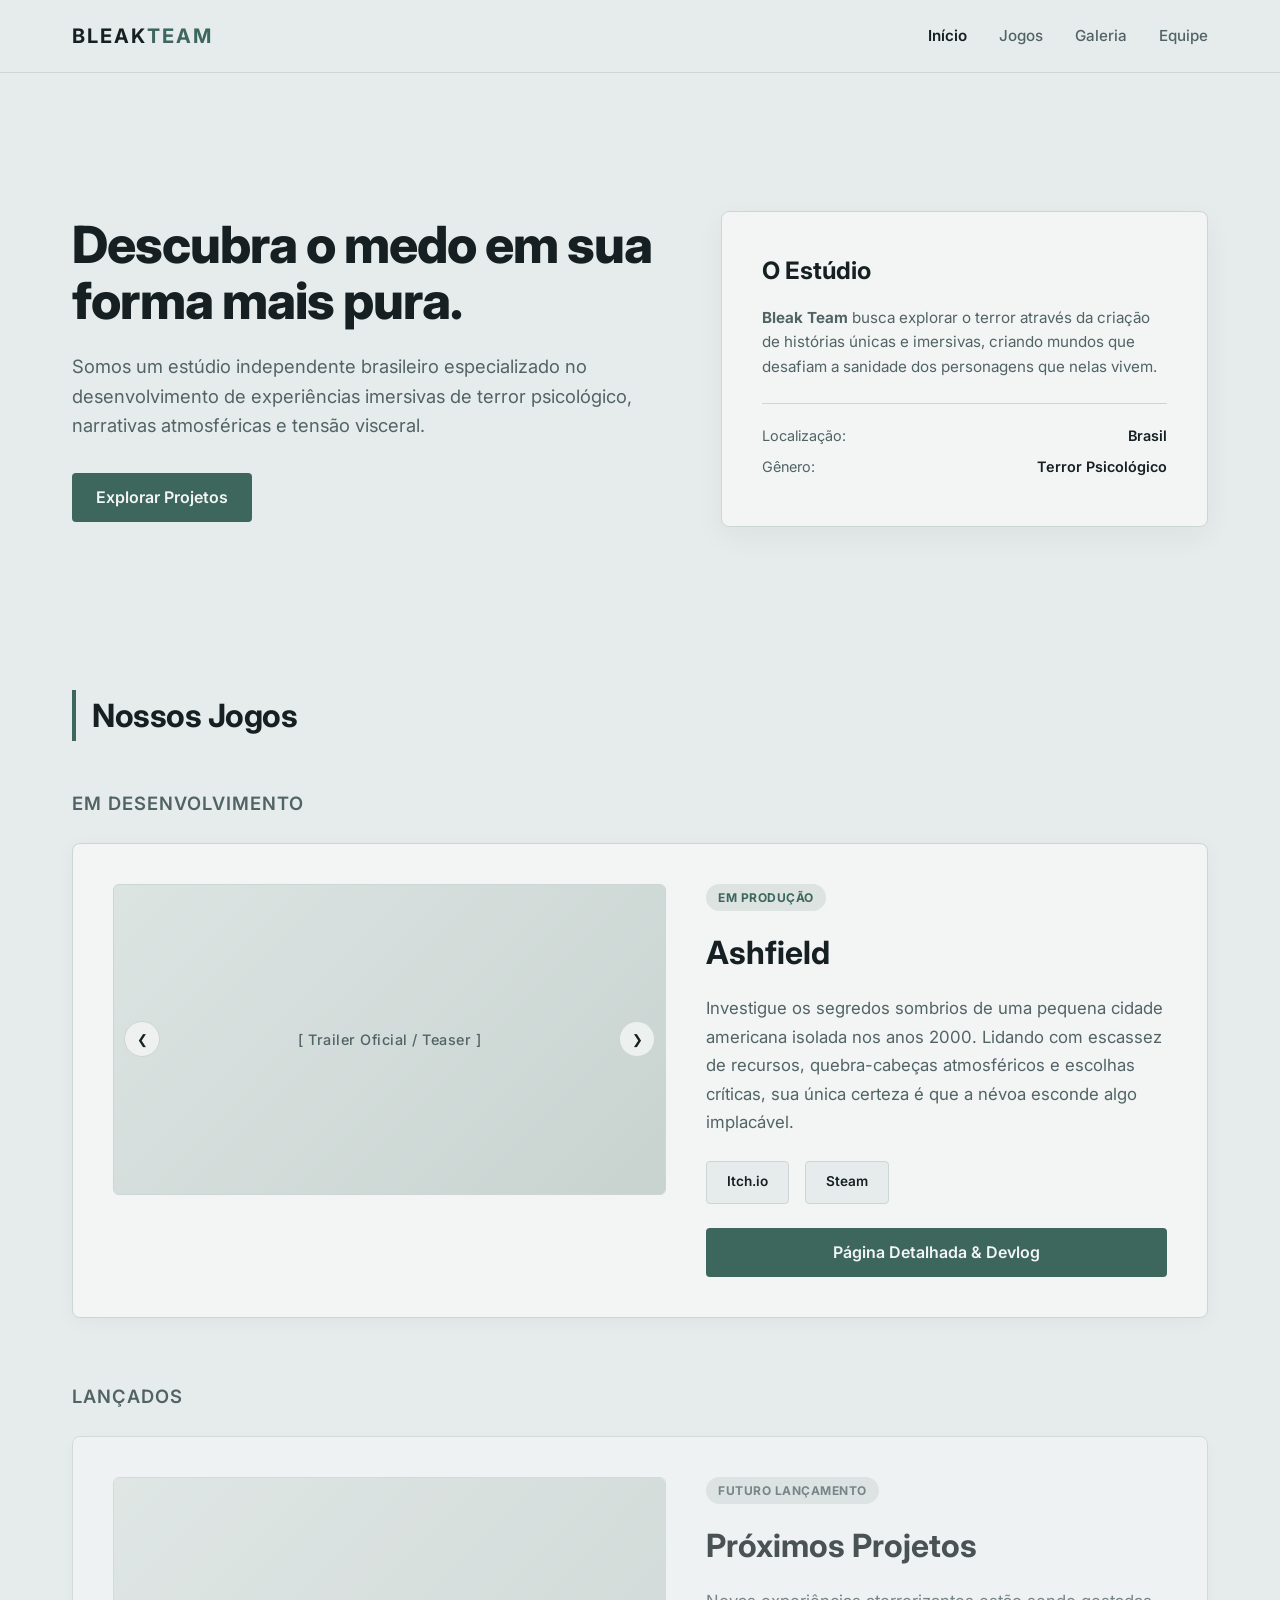
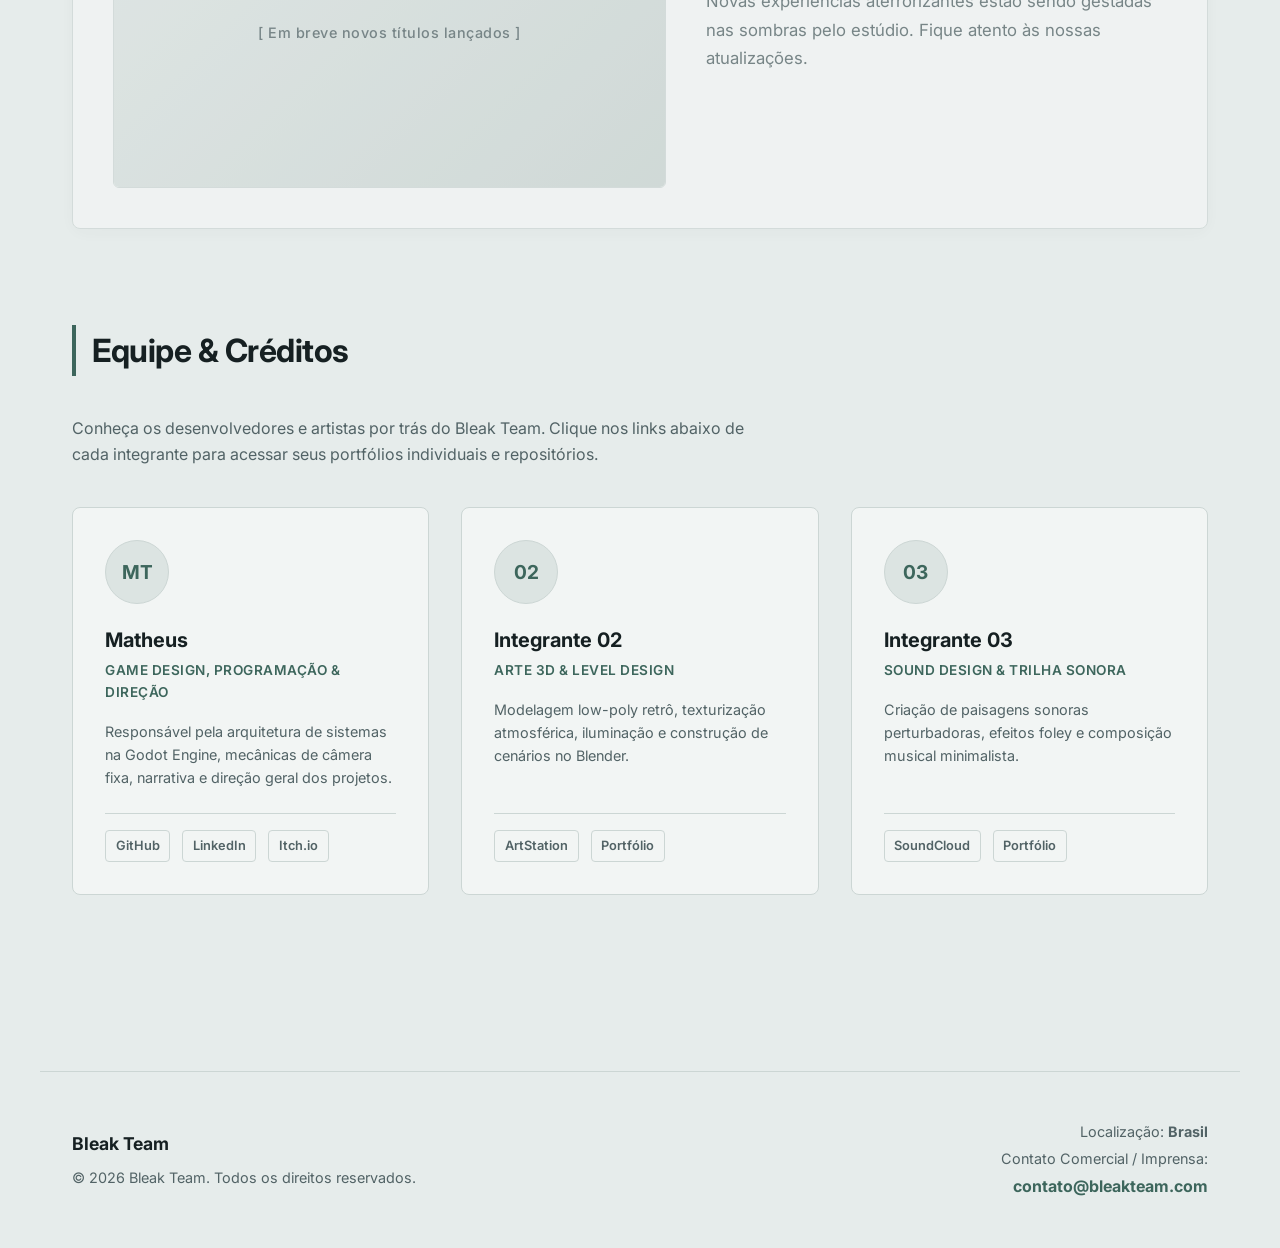
==== index.html @ a829ef83 "feat: estrutura inicial do site do Bleak Team" ====
<!DOCTYPE html>
<html lang="pt-BR">
<head>
    <meta charset="UTF-8">
    <meta name="viewport" content="width=device-width, initial-scale=1.0">
    <title>Bleak Team | Estúdio de Jogos de Terror</title>
    <link rel="stylesheet" href="style.css">
    <link rel="preconnect" href="https://fonts.googleapis.com">
    <link rel="preconnect" href="https://fonts.gstatic.com" crossorigin>
    <link href="https://fonts.googleapis.com/css2?family=Inter:wght@400;500;600;700;800&display=swap" rel="stylesheet">
</head>
<body>

    <header>
        <div class="nav-container">
            <a href="index.html" class="logo">Bleak<span>Team</span></a>
            <nav>
                <ul>
                    <li><a href="index.html" class="active">Início</a></li>
                    <li><a href="ashfield.html">Jogos</a></li>
                    <li><a href="gallery.html">Galeria</a></li>
                    <li><a href="#team">Equipe</a></li>
                </ul>
            </nav>
        </div>
    </header>

    <main>
        <!-- Seção Hero & Sobre Integrados no Topo -->
        <section class="hero-about fade-in">
            <div class="hero-content">
                <h1>Descubra o medo em sua forma mais pura.</h1>
                <p>Somos um estúdio independente brasileiro especializado no desenvolvimento de experiências imersivas de terror psicológico, narrativas atmosféricas e tensão visceral.</p>
                <a href="#games" class="btn-primary">Explorar Projetos</a>
            </div>
            
            <div class="about-card">
                <h3>O Estúdio</h3>
                <p><strong>Bleak Team</strong> busca explorar o terror através da criação de histórias únicas e imersivas, criando mundos que desafiam a sanidade dos personagens que nelas vivem.</p>
                <ul class="studio-specs">
                    <li>Localização: <span>Brasil</span></li>
                    <li>Gênero: <span>Terror Psicológico</span></li>
                </ul>
            </div>
        </section>

        <!-- Vitrine de Jogos -->
        <div id="games">
            <h2 class="section-title fade-in">Nossos Jogos</h2>

            <!-- Jogos em Desenvolvimento -->
            <h3 class="category-subtitle fade-in">Em Desenvolvimento</h3>

            <div class="game-card fade-in">
                <!-- Carrossel de Mídia (Trailer + 3 Imagens) -->
                <div class="game-media-container">
                    <button class="carousel-btn prev">&#10094;</button>
                    <button class="carousel-btn next">&#10095;</button>

                    <div class="carousel-slide active" onclick="window.location.href='ashfield.html'">
                        <div class="media-placeholder">[ Trailer Oficial / Teaser ]</div>
                    </div>
                    <div class="carousel-slide" onclick="window.location.href='ashfield.html'">
                        <div class="media-placeholder">[ Screenshot 01 - Clique para detalhes ]</div>
                    </div>
                    <div class="carousel-slide" onclick="window.location.href='ashfield.html'">
                        <div class="media-placeholder">[ Screenshot 02 - Clique para detalhes ]</div>
                    </div>
                    <div class="carousel-slide" onclick="window.location.href='ashfield.html'">
                        <div class="media-placeholder">[ Screenshot 03 - Clique para detalhes ]</div>
                    </div>
                </div>

                <!-- Informações e Elevator Pitch do Jogo -->
                <div class="game-info">
                    <div>
                        <span class="game-badge">Em Produção</span>
                        <h3 onclick="window.location.href='ashfield.html'">Ashfield</h3>
                        <p class="elevator-pitch">
                            Investigue os segredos sombrios de uma pequena cidade americana isolada nos anos 2000. Lidando com escassez de recursos, quebra-cabeças atmosféricos e escolhas críticas, sua única certeza é que a névoa esconde algo implacável.
                        </p>
                    </div>

                    <div>
                        <div class="store-links">
                            <a href="#" target="_blank" class="store-btn">Itch.io</a>
                            <a href="#" target="_blank" class="store-btn">Steam</a>
                        </div>
                        <a href="ashfield.html" class="btn-primary" style="width: 100%;">Página Detalhada & Devlog</a>
                    </div>
                </div>
            </div>

            <!-- Jogos Lançados -->
            <h3 class="category-subtitle fade-in" style="margin-top: 4rem;">Lançados</h3>
            <div class="game-card fade-in" style="opacity: 0.75;">
                <div class="game-media-container">
                    <div class="media-placeholder">[ Em breve novos títulos lançados ]</div>
                </div>
                <div class="game-info">
                    <div>
                        <span class="game-badge" style="background: rgba(82, 99, 102, 0.15); color: var(--text-muted);">Futuro Lançamento</span>
                        <h3>Próximos Projetos</h3>
                        <p class="elevator-pitch">
                            Novas experiências aterrorizantes estão sendo gestadas nas sombras pelo estúdio. Fique atento às nossas atualizações.
                        </p>
                    </div>
                </div>
            </div>
        </div>

        <!-- Seção de Equipe e Portfólio dos Membros -->
        <section id="team" class="team-section fade-in">
            <h2 class="section-title">Equipe & Créditos</h2>
            <p style="color: var(--text-muted); margin-bottom: 2.5rem; max-width: 700px;">
                Conheça os desenvolvedores e artistas por trás do Bleak Team. Clique nos links abaixo de cada integrante para acessar seus portfólios individuais e repositórios.
            </p>

            <div class="team-grid">
                <!-- Membro 1 -->
                <div class="member-card">
                    <div>
                        <div class="member-avatar">MT</div>
                        <h4>Matheus</h4>
                        <div class="member-role">Game Design, Programação & Direção</div>
                        <p class="member-bio">Responsável pela arquitetura de sistemas na Godot Engine, mecânicas de câmera fixa, narrativa e direção geral dos projetos.</p>
                    </div>
                    <div class="member-links">
                        <a href="#" target="_blank">GitHub</a>
                        <a href="#" target="_blank">LinkedIn</a>
                        <a href="#" target="_blank">Itch.io</a>
                    </div>
                </div>

                <!-- Membro 2 (Exemplo editável) -->
                <div class="member-card">
                    <div>
                        <div class="member-avatar">02</div>
                        <h4>Integrante 02</h4>
                        <div class="member-role">Arte 3D & Level Design</div>
                        <p class="member-bio">Modelagem low-poly retrô, texturização atmosférica, iluminação e construção de cenários no Blender.</p>
                    </div>
                    <div class="member-links">
                        <a href="#" target="_blank">ArtStation</a>
                        <a href="#" target="_blank">Portfólio</a>
                    </div>
                </div>

                <!-- Membro 3 (Exemplo editável) -->
                <div class="member-card">
                    <div>
                        <div class="member-avatar">03</div>
                        <h4>Integrante 03</h4>
                        <div class="member-role">Sound Design & Trilha Sonora</div>
                        <p class="member-bio">Criação de paisagens sonoras perturbadoras, efeitos foley e composição musical minimalista.</p>
                    </div>
                    <div class="member-links">
                        <a href="#" target="_blank">SoundCloud</a>
                        <a href="#" target="_blank">Portfólio</a>
                    </div>
                </div>
            </div>
        </section>
    </main>

    <!-- Rodapé / Contato -->
    <footer class="fade-in">
        <div class="footer-info">
            <h4>Bleak Team</h4>
            <p>&copy; 2026 Bleak Team. Todos os direitos reservados.</p>
        </div>
        <div class="footer-contact">
            <p>Localização: <strong>Brasil</strong></p>
            <p>Contato Comercial / Imprensa:</p>
            <a href="mailto:contato@bleakteam.com">contato@bleakteam.com</a>
        </div>
    </footer>

    <script src="main.js"></script>
</body>
</html>
---- style.css ----
:root {
    /* Paleta: Névoa & Hospital Abandonado (Versão Clara / Pastel Frio) */
    --bg-primary: #e6eceb;       /* Cinza névoa pastel suave */
    --bg-surface: #f2f5f4;       /* Superfície clínica clara */
    --bg-surface-hover: #dce4e2; /* Tom de interação sutil */
    --text-main: #162022;        /* Ardósia profundo (alto contraste) */
    --text-muted: #526366;       /* Cinza azulado médio */
    --accent: #3d665c;           /* Verde musgo clínico profundo */
    --accent-hover: #2d4d45;     /* Verde musgo escuro no hover */
    --border: #ccd6d4;           /* Borda sutil fria */
    --transition: all 0.3s cubic-bezier(0.4, 0, 0.2, 1);
}

* {
    margin: 0;
    padding: 0;
    box-sizing: border-box;
}

body {
    font-family: 'Inter', -apple-system, BlinkMacSystemFont, 'Segoe UI', Roboto, sans-serif;
    background-color: var(--bg-primary);
    color: var(--text-main);
    line-height: 1.6;
    overflow-x: hidden;
}

/* Header & Navigation */
header {
    position: fixed;
    top: 0;
    left: 0;
    width: 100%;
    background-color: rgba(230, 236, 235, 0.9);
    backdrop-filter: blur(12px);
    border-bottom: 1px solid var(--border);
    z-index: 1000;
}

.nav-container {
    max-width: 1200px;
    margin: 0 auto;
    display: flex;
    justify-content: space-between;
    align-items: center;
    padding: 1.25rem 2rem;
}

.logo {
    font-size: 1.25rem;
    font-weight: 700;
    letter-spacing: 2px;
    color: var(--text-main);
    text-decoration: none;
    text-transform: uppercase;
}

.logo span {
    color: var(--accent);
}

nav ul {
    display: flex;
    list-style: none;
    gap: 2rem;
}

nav a {
    color: var(--text-muted);
    text-decoration: none;
    font-size: 0.95rem;
    font-weight: 500;
    transition: var(--transition);
}

nav a:hover, nav a.active {
    color: var(--text-main);
    font-weight: 600;
}

/* Main Layout */
main {
    max-width: 1200px;
    margin: 0 auto;
    padding: 9rem 2rem 5rem 2rem;
}

/* Hero / About Integrated Section */
.hero-about {
    display: grid;
    grid-template-columns: 1.2fr 1fr;
    gap: 4rem;
    align-items: center;
    margin-bottom: 6rem;
    min-height: 50vh;
}

.hero-content h1 {
    font-size: clamp(2.2rem, 4vw, 3.8rem);
    font-weight: 800;
    letter-spacing: -1px;
    line-height: 1.1;
    margin-bottom: 1.5rem;
}

.hero-content p {
    font-size: clamp(1rem, 1.5vw, 1.15rem);
    color: var(--text-muted);
    margin-bottom: 2rem;
}

.about-card {
    background-color: var(--bg-surface);
    border: 1px solid var(--border);
    padding: 2.5rem;
    border-radius: 8px;
    box-shadow: 0 10px 30px rgba(22, 32, 34, 0.05);
}

.about-card h3 {
    font-size: 1.5rem;
    margin-bottom: 1rem;
}

.about-card p {
    color: var(--text-muted);
    margin-bottom: 1.5rem;
    font-size: 0.95rem;
}

.studio-specs {
    list-style: none;
    border-top: 1px solid var(--border);
    padding-top: 1.25rem;
}

.studio-specs li {
    display: flex;
    justify-content: space-between;
    color: var(--text-muted);
    font-size: 0.9rem;
    margin-bottom: 0.5rem;
}

.studio-specs li span {
    color: var(--text-main);
    font-weight: 600;
}

/* Section Titles */
.section-title {
    font-size: 2rem;
    font-weight: 700;
    margin-bottom: 2.5rem;
    letter-spacing: -0.5px;
    border-left: 4px solid var(--accent);
    padding-left: 1rem;
}

.category-subtitle {
    font-size: 1.15rem;
    font-weight: 600;
    color: var(--text-muted);
    margin: 3rem 0 1.5rem 0;
    text-transform: uppercase;
    letter-spacing: 1px;
}

/* Game Showcase Card */
.game-card {
    background-color: var(--bg-surface);
    border: 1px solid var(--border);
    border-radius: 8px;
    overflow: hidden;
    display: grid;
    grid-template-columns: 1.2fr 1fr;
    gap: 2.5rem;
    padding: 2.5rem;
    margin-bottom: 3rem;
    transition: var(--transition);
    box-shadow: 0 4px 20px rgba(22, 32, 34, 0.04);
}

.game-card:hover {
    border-color: var(--accent);
    box-shadow: 0 12px 30px rgba(22, 32, 34, 0.08);
}

/* Carousel Styles */
.game-media-container {
    position: relative;
    width: 100%;
    aspect-ratio: 16/9;
    background-color: #d5dedc;
    border-radius: 6px;
    overflow: hidden;
    border: 1px solid var(--border);
}

.carousel-slide {
    position: absolute;
    top: 0;
    left: 0;
    width: 100%;
    height: 100%;
    opacity: 0;
    transition: opacity 0.5s ease-in-out;
    display: flex;
    align-items: center;
    justify-content: center;
    cursor: pointer;
}

.carousel-slide.active {
    opacity: 1;
    z-index: 2;
}

.carousel-slide img, 
.carousel-slide iframe {
    width: 100%;
    height: 100%;
    object-fit: cover;
    border: none;
}

.media-placeholder {
    width: 100%;
    height: 100%;
    background: linear-gradient(135deg, #dce4e2 0%, #c8d3d0 100%);
    display: flex;
    align-items: center;
    justify-content: center;
    color: var(--text-muted);
    font-size: 0.9rem;
    font-weight: 500;
    letter-spacing: 0.5px;
    text-align: center;
    padding: 1rem;
}

.carousel-btn {
    position: absolute;
    top: 50%;
    transform: translateY(-50%);
    background: rgba(242, 245, 244, 0.85);
    color: var(--text-main);
    border: 1px solid var(--border);
    width: 36px;
    height: 36px;
    border-radius: 50%;
    display: flex;
    align-items: center;
    justify-content: center;
    cursor: pointer;
    z-index: 10;
    transition: var(--transition);
}

.carousel-btn:hover {
    background: var(--accent);
    border-color: var(--accent);
    color: #f2f5f4;
}

.carousel-btn.prev { left: 10px; }
.carousel-btn.next { right: 10px; }

/* Game Info Column */
.game-info {
    display: flex;
    flex-direction: column;
    justify-content: space-between;
}

.game-badge {
    display: inline-block;
    background: rgba(61, 102, 92, 0.12);
    color: var(--accent);
    padding: 0.25rem 0.75rem;
    border-radius: 20px;
    font-size: 0.75rem;
    font-weight: 700;
    margin-bottom: 1rem;
    width: fit-content;
    text-transform: uppercase;
    letter-spacing: 0.5px;
}

.game-info h3 {
    font-size: 2rem;
    margin-bottom: 1rem;
    cursor: pointer;
    transition: var(--transition);
}

.game-info h3:hover {
    color: var(--accent);
}

.elevator-pitch {
    color: var(--text-muted);
    font-size: 1.05rem;
    margin-bottom: 1.5rem;
    line-height: 1.7;
}

/* Store Badges / Buttons */
.store-links {
    display: flex;
    gap: 1rem;
    margin-bottom: 1.5rem;
}

.store-btn {
    display: inline-flex;
    align-items: center;
    justify-content: center;
    padding: 0.6rem 1.25rem;
    background-color: var(--bg-primary);
    border: 1px solid var(--border);
    border-radius: 4px;
    color: var(--text-main);
    text-decoration: none;
    font-size: 0.85rem;
    font-weight: 600;
    transition: var(--transition);
}

.store-btn:hover {
    border-color: var(--accent);
    background-color: var(--bg-surface-hover);
}

.btn-primary {
    display: inline-flex;
    align-items: center;
    justify-content: center;
    background-color: var(--accent);
    color: #f2f5f4;
    padding: 0.75rem 1.5rem;
    border-radius: 4px;
    font-weight: 600;
    text-decoration: none;
    text-align: center;
    transition: var(--transition);
    border: none;
    cursor: pointer;
}

.btn-primary:hover {
    background-color: var(--accent-hover);
    transform: translateY(-2px);
}

/* Team & Credits Grid */
.team-section {
    margin-top: 6rem;
}

.team-grid {
    display: grid;
    grid-template-columns: repeat(auto-fill, minmax(280px, 1fr));
    gap: 2rem;
}

.member-card {
    background-color: var(--bg-surface);
    border: 1px solid var(--border);
    border-radius: 8px;
    padding: 2rem;
    transition: var(--transition);
    display: flex;
    flex-direction: column;
    justify-content: space-between;
}

.member-card:hover {
    border-color: var(--accent);
    transform: translateY(-4px);
}

.member-avatar {
    width: 64px;
    height: 64px;
    border-radius: 50%;
    background-color: var(--bg-surface-hover);
    border: 1px solid var(--border);
    display: flex;
    align-items: center;
    justify-content: center;
    font-weight: 700;
    color: var(--accent);
    margin-bottom: 1.25rem;
    font-size: 1.2rem;
}

.member-card h4 {
    font-size: 1.25rem;
    margin-bottom: 0.25rem;
}

.member-role {
    color: var(--accent);
    font-size: 0.85rem;
    font-weight: 600;
    margin-bottom: 1rem;
    text-transform: uppercase;
    letter-spacing: 0.5px;
}

.member-bio {
    color: var(--text-muted);
    font-size: 0.9rem;
    margin-bottom: 1.5rem;
}

.member-links {
    display: flex;
    gap: 0.75rem;
    border-top: 1px solid var(--border);
    padding-top: 1rem;
}

.member-links a {
    color: var(--text-muted);
    text-decoration: none;
    font-size: 0.8rem;
    font-weight: 600;
    padding: 0.3rem 0.6rem;
    border: 1px solid var(--border);
    border-radius: 4px;
    transition: var(--transition);
}

.member-links a:hover {
    color: var(--text-main);
    border-color: var(--accent);
    background-color: var(--bg-primary);
}

/* Individual Game Page Styles */
.game-hero-banner {
    width: 100%;
    aspect-ratio: 21/9;
    background-color: #d5dedc;
    border-radius: 8px;
    border: 1px solid var(--border);
    margin-bottom: 3rem;
    overflow: hidden;
    display: flex;
    align-items: center;
    justify-content: center;
}

.game-detail-grid {
    display: grid;
    grid-template-columns: 2fr 1fr;
    gap: 3rem;
    margin-bottom: 4rem;
}

.game-description h2 {
    font-size: 1.75rem;
    margin-bottom: 1rem;
}

.game-description p {
    color: var(--text-muted);
    margin-bottom: 1.25rem;
    font-size: 1.05rem;
}

.pillars-grid {
    display: grid;
    grid-template-columns: 1fr 1fr;
    gap: 1.5rem;
    margin-top: 2rem;
}

.pillar-box {
    background-color: var(--bg-surface);
    border: 1px solid var(--border);
    padding: 1.5rem;
    border-radius: 6px;
}

.pillar-box h4 {
    color: var(--accent);
    margin-bottom: 0.5rem;
    font-size: 1.05rem;
}

.pillar-box p {
    font-size: 0.9rem;
    margin-bottom: 0;
}

.sidebar-box {
    background-color: var(--bg-surface);
    border: 1px solid var(--border);
    padding: 2rem;
    border-radius: 8px;
    margin-bottom: 2rem;
}

.sidebar-box h3 {
    font-size: 1.2rem;
    margin-bottom: 1.25rem;
    border-bottom: 1px solid var(--border);
    padding-bottom: 0.75rem;
}

.audio-player-box {
    margin-top: 1.5rem;
}

.audio-player-box label {
    display: block;
    font-size: 0.85rem;
    font-weight: 600;
    color: var(--text-muted);
    margin-bottom: 0.5rem;
}

audio {
    width: 100%;
    height: 36px;
    border-radius: 4px;
}

/* Devlog Timeline inside Game Page */
.devlog-section {
    margin-top: 5rem;
    border-top: 1px solid var(--border);
    padding-top: 4rem;
}

.devlog-timeline {
    display: flex;
    flex-direction: column;
    gap: 2rem;
    border-left: 2px solid var(--border);
    padding-left: 2rem;
    margin-left: 0.5rem;
}

.devlog-entry {
    position: relative;
    background-color: var(--bg-surface);
    border: 1px solid var(--border);
    border-radius: 8px;
    padding: 2rem;
}

.devlog-entry::before {
    content: "";
    position: absolute;
    left: -2.45rem;
    top: 2.2rem;
    width: 12px;
    height: 12px;
    border-radius: 50%;
    background-color: var(--accent);
    border: 3px solid var(--bg-primary);
}

.devlog-meta {
    display: flex;
    gap: 1rem;
    align-items: center;
    margin-bottom: 0.75rem;
    font-size: 0.85rem;
    color: var(--text-muted);
}

.devlog-tag {
    background-color: var(--bg-primary);
    border: 1px solid var(--border);
    padding: 0.2rem 0.6rem;
    border-radius: 4px;
    font-weight: 600;
    color: var(--accent);
}

.devlog-entry h4 {
    font-size: 1.3rem;
    margin-bottom: 0.75rem;
}

.devlog-entry p {
    color: var(--text-muted);
    font-size: 0.95rem;
}

/* Interactive Gallery & Filters */
.gallery-filters {
    display: flex;
    gap: 0.75rem;
    margin-bottom: 2.5rem;
    flex-wrap: wrap;
}

.filter-btn {
    background-color: var(--bg-surface);
    border: 1px solid var(--border);
    color: var(--text-muted);
    padding: 0.5rem 1.25rem;
    border-radius: 20px;
    font-size: 0.9rem;
    font-weight: 600;
    cursor: pointer;
    transition: var(--transition);
}

.filter-btn:hover, .filter-btn.active {
    background-color: var(--accent);
    border-color: var(--accent);
    color: #f2f5f4;
}

.gallery-grid {
    display: grid;
    grid-template-columns: repeat(auto-fill, minmax(340px, 1fr));
    gap: 1.5rem;
}

.gallery-item {
    background-color: var(--bg-surface);
    border: 1px solid var(--border);
    border-radius: 8px;
    overflow: hidden;
    cursor: pointer;
    transition: var(--transition);
    display: flex;
    flex-direction: column;
}

.gallery-item.hidden {
    display: none;
}

.gallery-item:hover {
    border-color: var(--accent);
    transform: translateY(-4px);
}

.gallery-thumb {
    width: 100%;
    height: 220px;
    background: linear-gradient(135deg, #dce4e2 0%, #c8d3d0 100%);
    display: flex;
    align-items: center;
    justify-content: center;
    color: var(--text-muted);
    font-size: 0.9rem;
}

.gallery-thumb img {
    width: 100%;
    height: 100%;
    object-fit: cover;
}

.gallery-caption {
    padding: 1.25rem;
}

.gallery-caption h4 {
    font-size: 1rem;
    margin-bottom: 0.25rem;
}

.gallery-caption span {
    font-size: 0.8rem;
    color: var(--text-muted);
}

/* Lightbox Modal */
.lightbox {
    position: fixed;
    top: 0;
    left: 0;
    width: 100%;
    height: 100%;
    background-color: rgba(13, 17, 19, 0.92);
    backdrop-filter: blur(8px);
    display: none;
    align-items: center;
    justify-content: center;
    z-index: 2000;
    padding: 2rem;
}

.lightbox.open {
    display: flex;
}

.lightbox-content {
    max-width: 900px;
    width: 100%;
    background-color: var(--bg-surface);
    border-radius: 8px;
    overflow: hidden;
    border: 1px solid var(--border);
    position: relative;
}

.lightbox-media {
    width: 100%;
    aspect-ratio: 16/9;
    background-color: #162022;
    display: flex;
    align-items: center;
    justify-content: center;
    color: #e6eceb;
}

.lightbox-media img {
    width: 100%;
    height: 100%;
    object-fit: contain;
}

.lightbox-details {
    padding: 1.5rem 2rem;
    display: flex;
    justify-content: space-between;
    align-items: center;
}

.lightbox-close {
    position: absolute;
    top: 15px;
    right: 15px;
    background: rgba(22, 32, 34, 0.8);
    color: #fff;
    border: none;
    width: 36px;
    height: 36px;
    border-radius: 50%;
    font-size: 1.2rem;
    cursor: pointer;
    z-index: 10;
}

/* Footer / Contact Section */
footer {
    max-width: 1200px;
    margin: 6rem auto 0 auto;
    padding: 3rem 2rem;
    border-top: 1px solid var(--border);
    display: grid;
    grid-template-columns: 1fr 1fr;
    gap: 2rem;
    align-items: center;
}

.footer-info h4 {
    font-size: 1.1rem;
    margin-bottom: 0.5rem;
}

.footer-info p {
    color: var(--text-muted);
    font-size: 0.9rem;
}

.footer-contact {
    text-align: right;
}

.footer-contact p {
    color: var(--text-muted);
    font-size: 0.9rem;
    margin-bottom: 0.25rem;
}

.footer-contact a {
    color: var(--accent);
    text-decoration: none;
    font-weight: 700;
}

.footer-contact a:hover {
    text-decoration: underline;
}

/* Animations hooks */
.fade-in {
    opacity: 0;
    transform: translateY(20px);
    transition: opacity 0.6s ease-out, transform 0.6s ease-out;
}

.fade-in.appear {
    opacity: 1;
    transform: translateY(0);
}

@media (max-width: 900px) {
    .hero-about, .game-card, .game-detail-grid, .pillars-grid {
        grid-template-columns: 1fr;
        gap: 2rem;
    }
    footer {
        grid-template-columns: 1fr;
        text-align: left;
    }
    .footer-contact {
        text-align: left;
    }
}
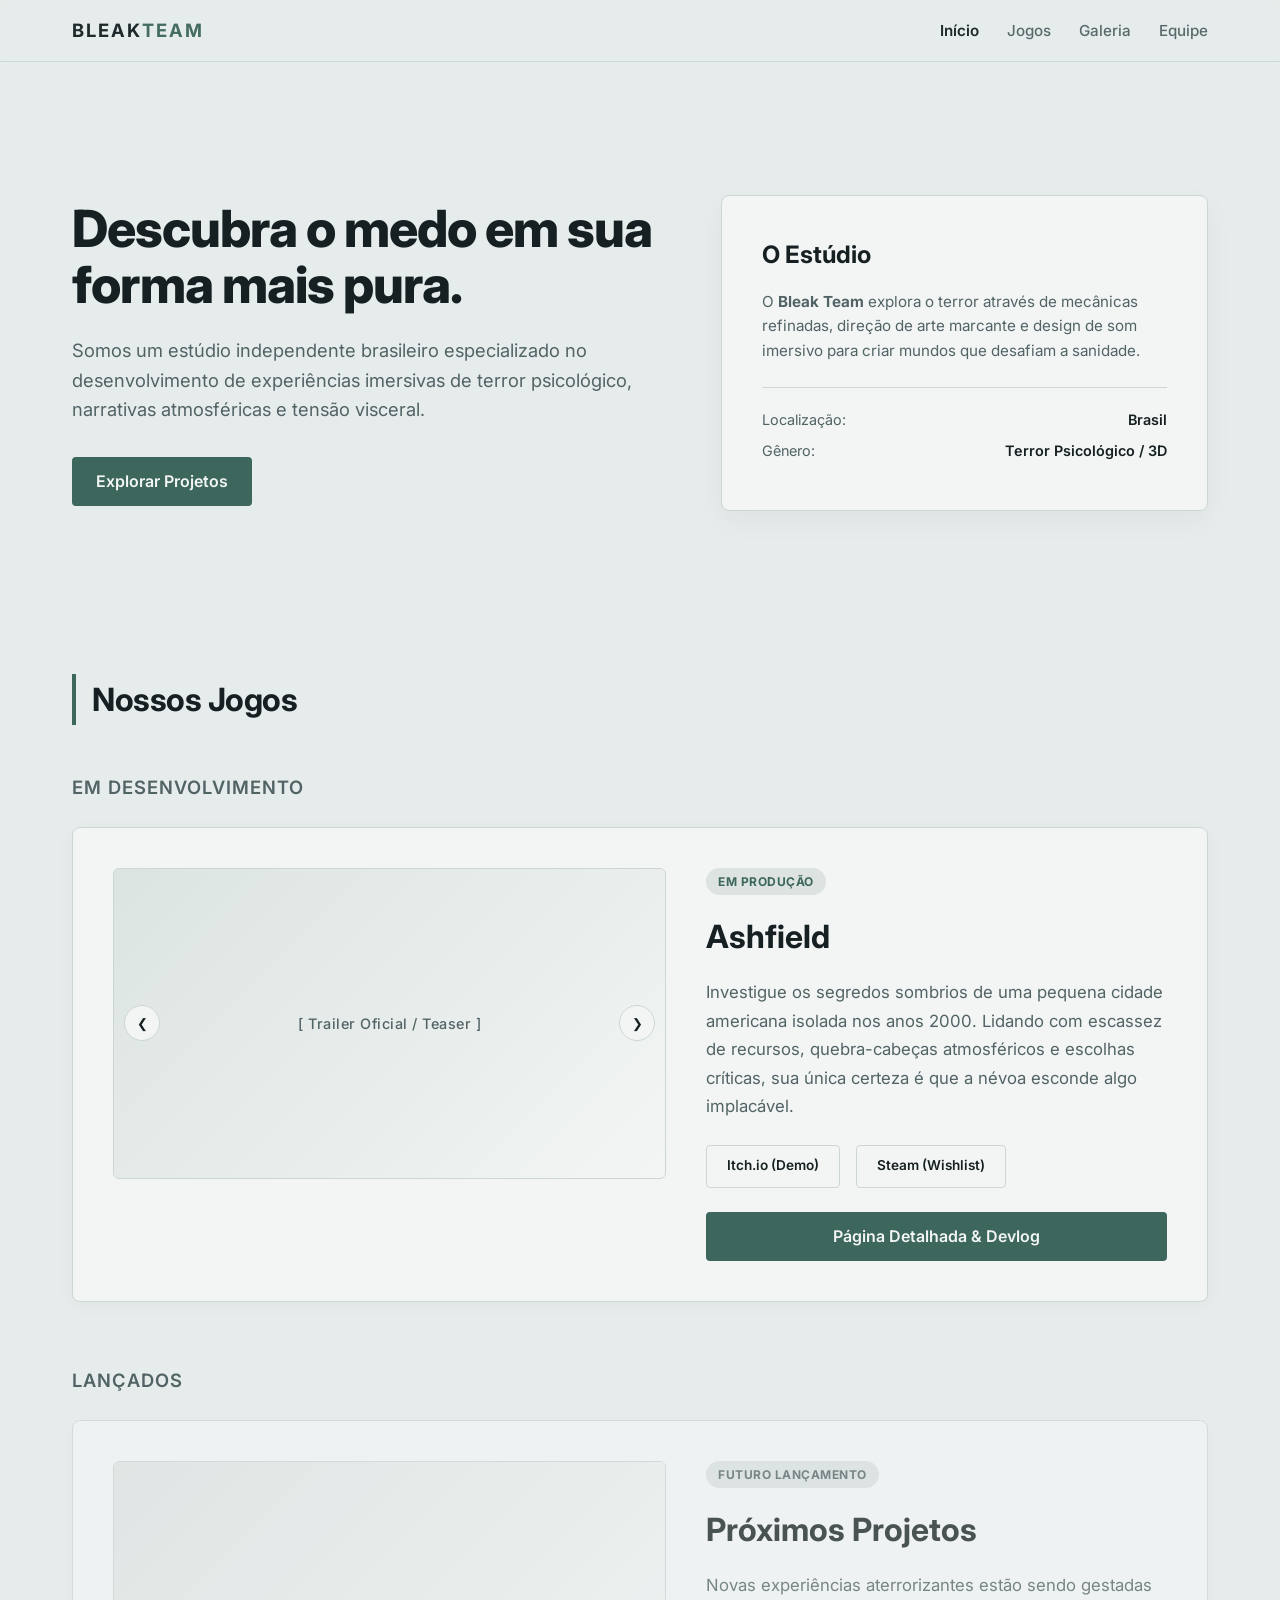
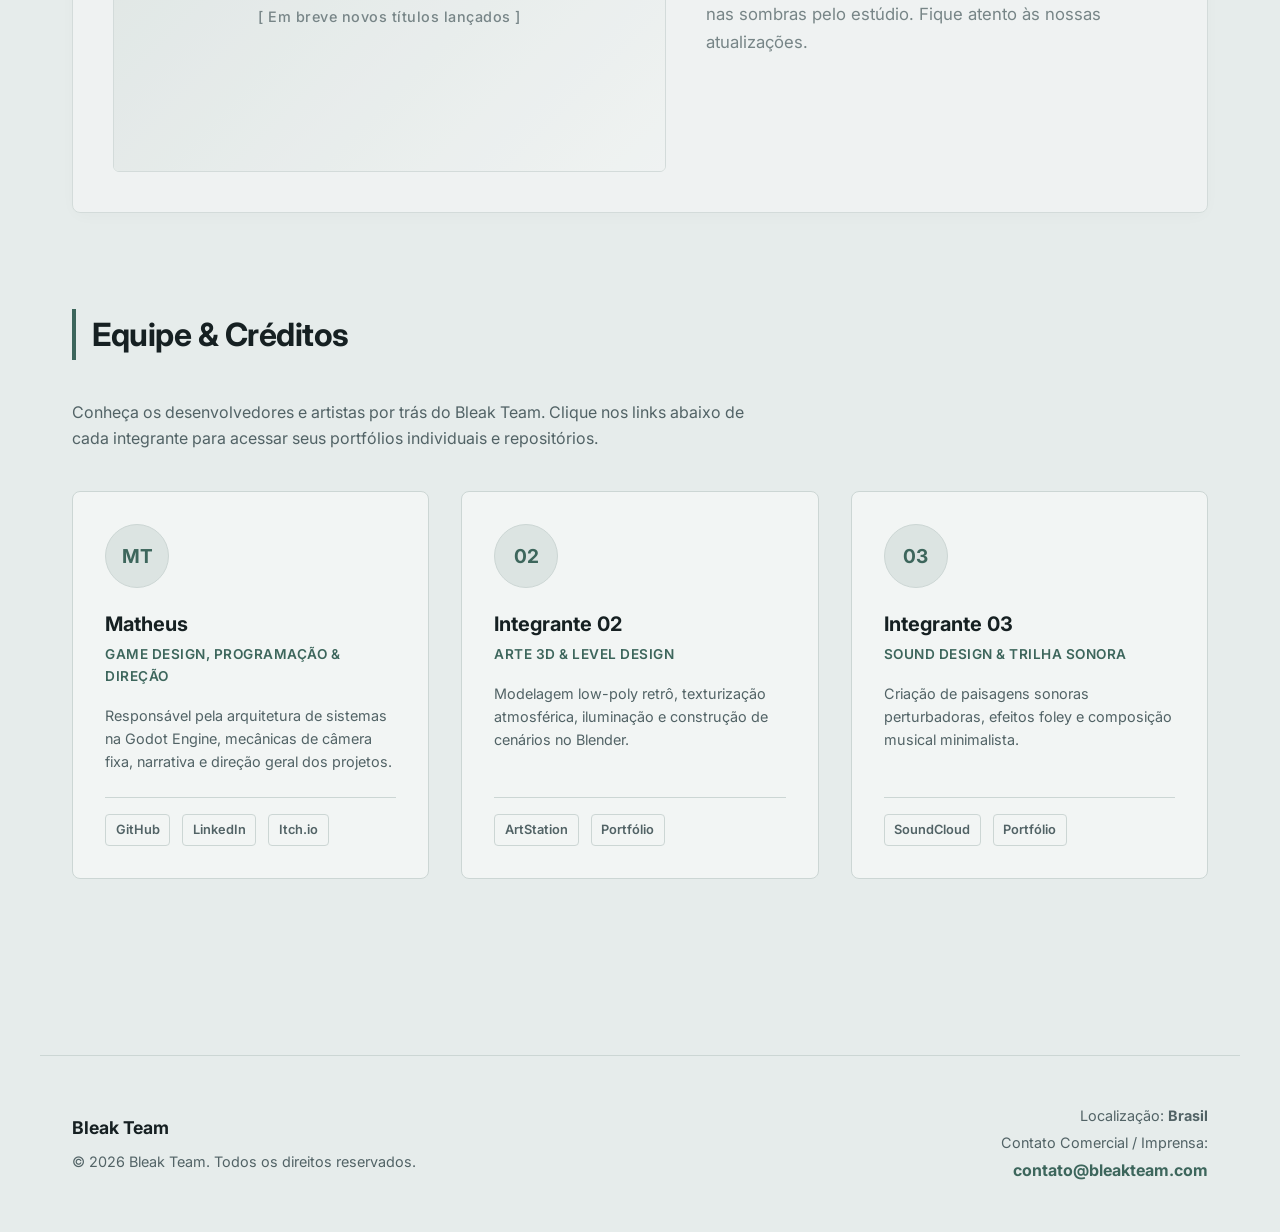
==== commit 0d84b64c: "feat: modo escuro e modo claro adicionados de acordo com configuração do navegador do usuário" ====
--- a/index.html
+++ b/index.html
@@ -36,10 +36,10 @@
             
             <div class="about-card">
                 <h3>O Estúdio</h3>
-                <p><strong>Bleak Team</strong> busca explorar o terror através da criação de histórias únicas e imersivas, criando mundos que desafiam a sanidade dos personagens que nelas vivem.</p>
+                <p>O <strong>Bleak Team</strong> explora o terror através de mecânicas refinadas, direção de arte marcante e design de som imersivo para criar mundos que desafiam a sanidade.</p>
                 <ul class="studio-specs">
                     <li>Localização: <span>Brasil</span></li>
-                    <li>Gênero: <span>Terror Psicológico</span></li>
+                    <li>Gênero: <span>Terror Psicológico / 3D</span></li>
                 </ul>
             </div>
         </section>
@@ -83,8 +83,8 @@
 
                     <div>
                         <div class="store-links">
-                            <a href="#" target="_blank" class="store-btn">Itch.io</a>
-                            <a href="#" target="_blank" class="store-btn">Steam</a>
+                            <a href="#" target="_blank" class="store-btn">Itch.io (Demo)</a>
+                            <a href="#" target="_blank" class="store-btn">Steam (Wishlist)</a>
                         </div>
                         <a href="ashfield.html" class="btn-primary" style="width: 100%;">Página Detalhada & Devlog</a>
                     </div>
@@ -132,7 +132,7 @@
                     </div>
                 </div>
 
-                <!-- Membro 2 (Exemplo editável) -->
+                <!-- Membro 2 -->
                 <div class="member-card">
                     <div>
                         <div class="member-avatar">02</div>
@@ -146,7 +146,7 @@
                     </div>
                 </div>
 
-                <!-- Membro 3 (Exemplo editável) -->
+                <!-- Membro 3 -->
                 <div class="member-card">
                     <div>
                         <div class="member-avatar">03</div>
--- a/style.css
+++ b/style.css
@@ -1,14 +1,26 @@
 :root {
-    /* Paleta: Névoa & Hospital Abandonado (Versão Clara / Pastel Frio) */
-    --bg-primary: #e6eceb;       /* Cinza névoa pastel suave */
-    --bg-surface: #f2f5f4;       /* Superfície clínica clara */
-    --bg-surface-hover: #dce4e2; /* Tom de interação sutil */
-    --text-main: #162022;        /* Ardósia profundo (alto contraste) */
-    --text-muted: #526366;       /* Cinza azulado médio */
-    --accent: #3d665c;           /* Verde musgo clínico profundo */
-    --accent-hover: #2d4d45;     /* Verde musgo escuro no hover */
-    --border: #ccd6d4;           /* Borda sutil fria */
-    --transition: all 0.3s cubic-bezier(0.4, 0, 0.2, 1);
+    /* Padrão: Modo Claro (Névoa & Hospital Abandonado) */
+    --bg-primary: #e6eceb;       
+    --bg-surface: #f2f5f4;       
+    --bg-surface-hover: #dce4e2; 
+    --text-main: #162022;        
+    --text-muted: #526366;       
+    --accent: #3d665c;           
+    --accent-hover: #2d4d45;     
+    --border: #ccd6d4;           
+    --transition: all 0.25s ease;
+}
+
+/* Modo Escuro Automático via Sistema */
+html.dark-mode {
+    --bg-primary: #0d1113;
+    --bg-surface: #151b1e;
+    --bg-surface-hover: #1c2428;
+    --text-main: #e2e8f0;
+    --text-muted: #8a99a8;
+    --accent: #5e8b7e;
+    --accent-hover: #4d7367;
+    --border: #232d33;
 }
 
 * {
@@ -23,6 +35,7 @@
     color: var(--text-main);
     line-height: 1.6;
     overflow-x: hidden;
+    transition: background-color 0.3s ease, color 0.3s ease;
 }
 
 /* Header & Navigation */
@@ -31,10 +44,12 @@
     top: 0;
     left: 0;
     width: 100%;
-    background-color: rgba(230, 236, 235, 0.9);
+    background-color: var(--bg-primary);
+    opacity: 0.96;
     backdrop-filter: blur(12px);
     border-bottom: 1px solid var(--border);
     z-index: 1000;
+    transition: background-color 0.3s ease, border-color 0.3s ease;
 }
 
 .nav-container {
@@ -43,11 +58,11 @@
     display: flex;
     justify-content: space-between;
     align-items: center;
-    padding: 1.25rem 2rem;
+    padding: 1rem 2rem;
 }
 
 .logo {
-    font-size: 1.25rem;
+    font-size: 1.15rem;
     font-weight: 700;
     letter-spacing: 2px;
     color: var(--text-main);
@@ -62,7 +77,7 @@
 nav ul {
     display: flex;
     list-style: none;
-    gap: 2rem;
+    gap: 1.75rem;
 }
 
 nav a {
@@ -82,7 +97,7 @@
 main {
     max-width: 1200px;
     margin: 0 auto;
-    padding: 9rem 2rem 5rem 2rem;
+    padding: 8rem 2rem 5rem 2rem;
 }
 
 /* Hero / About Integrated Section */
@@ -114,7 +129,8 @@
     border: 1px solid var(--border);
     padding: 2.5rem;
     border-radius: 8px;
-    box-shadow: 0 10px 30px rgba(22, 32, 34, 0.05);
+    box-shadow: 0 10px 30px rgba(0, 0, 0, 0.04);
+    transition: background-color 0.3s ease, border-color 0.3s ease;
 }
 
 .about-card h3 {
@@ -178,12 +194,12 @@
     padding: 2.5rem;
     margin-bottom: 3rem;
     transition: var(--transition);
-    box-shadow: 0 4px 20px rgba(22, 32, 34, 0.04);
+    box-shadow: 0 4px 20px rgba(0, 0, 0, 0.03);
 }
 
 .game-card:hover {
     border-color: var(--accent);
-    box-shadow: 0 12px 30px rgba(22, 32, 34, 0.08);
+    box-shadow: 0 12px 30px rgba(0, 0, 0, 0.06);
 }
 
 /* Carousel Styles */
@@ -191,7 +207,7 @@
     position: relative;
     width: 100%;
     aspect-ratio: 16/9;
-    background-color: #d5dedc;
+    background-color: var(--bg-surface-hover);
     border-radius: 6px;
     overflow: hidden;
     border: 1px solid var(--border);
@@ -227,7 +243,7 @@
 .media-placeholder {
     width: 100%;
     height: 100%;
-    background: linear-gradient(135deg, #dce4e2 0%, #c8d3d0 100%);
+    background: linear-gradient(135deg, var(--bg-surface-hover) 0%, var(--bg-surface) 100%);
     display: flex;
     align-items: center;
     justify-content: center;
@@ -243,7 +259,7 @@
     position: absolute;
     top: 50%;
     transform: translateY(-50%);
-    background: rgba(242, 245, 244, 0.85);
+    background: var(--bg-surface);
     color: var(--text-main);
     border: 1px solid var(--border);
     width: 36px;
@@ -317,7 +333,7 @@
     align-items: center;
     justify-content: center;
     padding: 0.6rem 1.25rem;
-    background-color: var(--bg-primary);
+    background-color: var(--bg-surface);
     border: 1px solid var(--border);
     border-radius: 4px;
     color: var(--text-main);
@@ -443,7 +459,7 @@
 .game-hero-banner {
     width: 100%;
     aspect-ratio: 21/9;
-    background-color: #d5dedc;
+    background-color: var(--bg-surface-hover);
     border-radius: 8px;
     border: 1px solid var(--border);
     margin-bottom: 3rem;
@@ -575,7 +591,7 @@
 }
 
 .devlog-tag {
-    background-color: var(--bg-primary);
+    background-color: var(--bg-surface-hover);
     border: 1px solid var(--border);
     padding: 0.2rem 0.6rem;
     border-radius: 4px;
@@ -648,7 +664,7 @@
 .gallery-thumb {
     width: 100%;
     height: 220px;
-    background: linear-gradient(135deg, #dce4e2 0%, #c8d3d0 100%);
+    background: linear-gradient(135deg, var(--bg-surface-hover) 0%, var(--bg-surface) 100%);
     display: flex;
     align-items: center;
     justify-content: center;
@@ -683,7 +699,7 @@
     left: 0;
     width: 100%;
     height: 100%;
-    background-color: rgba(13, 17, 19, 0.92);
+    background-color: rgba(13, 17, 19, 0.85);
     backdrop-filter: blur(8px);
     display: none;
     align-items: center;
@@ -709,7 +725,7 @@
 .lightbox-media {
     width: 100%;
     aspect-ratio: 16/9;
-    background-color: #162022;
+    background-color: #0d1113;
     display: flex;
     align-items: center;
     justify-content: center;
@@ -733,7 +749,7 @@
     position: absolute;
     top: 15px;
     right: 15px;
-    background: rgba(22, 32, 34, 0.8);
+    background: rgba(0, 0, 0, 0.6);
     color: #fff;
     border: none;
     width: 36px;
@@ -798,15 +814,38 @@
     transform: translateY(0);
 }
 
-@media (max-width: 900px) {
+/* Responsividade Mobile Refinada */
+@media (max-width: 768px) {
+    .nav-container {
+        flex-direction: column;
+        padding: 0.85rem 1.25rem;
+        gap: 0.75rem;
+    }
+
+    nav ul {
+        gap: 1.25rem;
+        flex-wrap: wrap;
+        justify-content: center;
+    }
+
+    main {
+        padding: 9rem 1rem 3rem 1rem;
+    }
+
     .hero-about, .game-card, .game-detail-grid, .pillars-grid {
         grid-template-columns: 1fr;
         gap: 2rem;
     }
+
+    .store-links {
+        flex-direction: column;
+    }
+
     footer {
         grid-template-columns: 1fr;
         text-align: left;
     }
+
     .footer-contact {
         text-align: left;
     }
